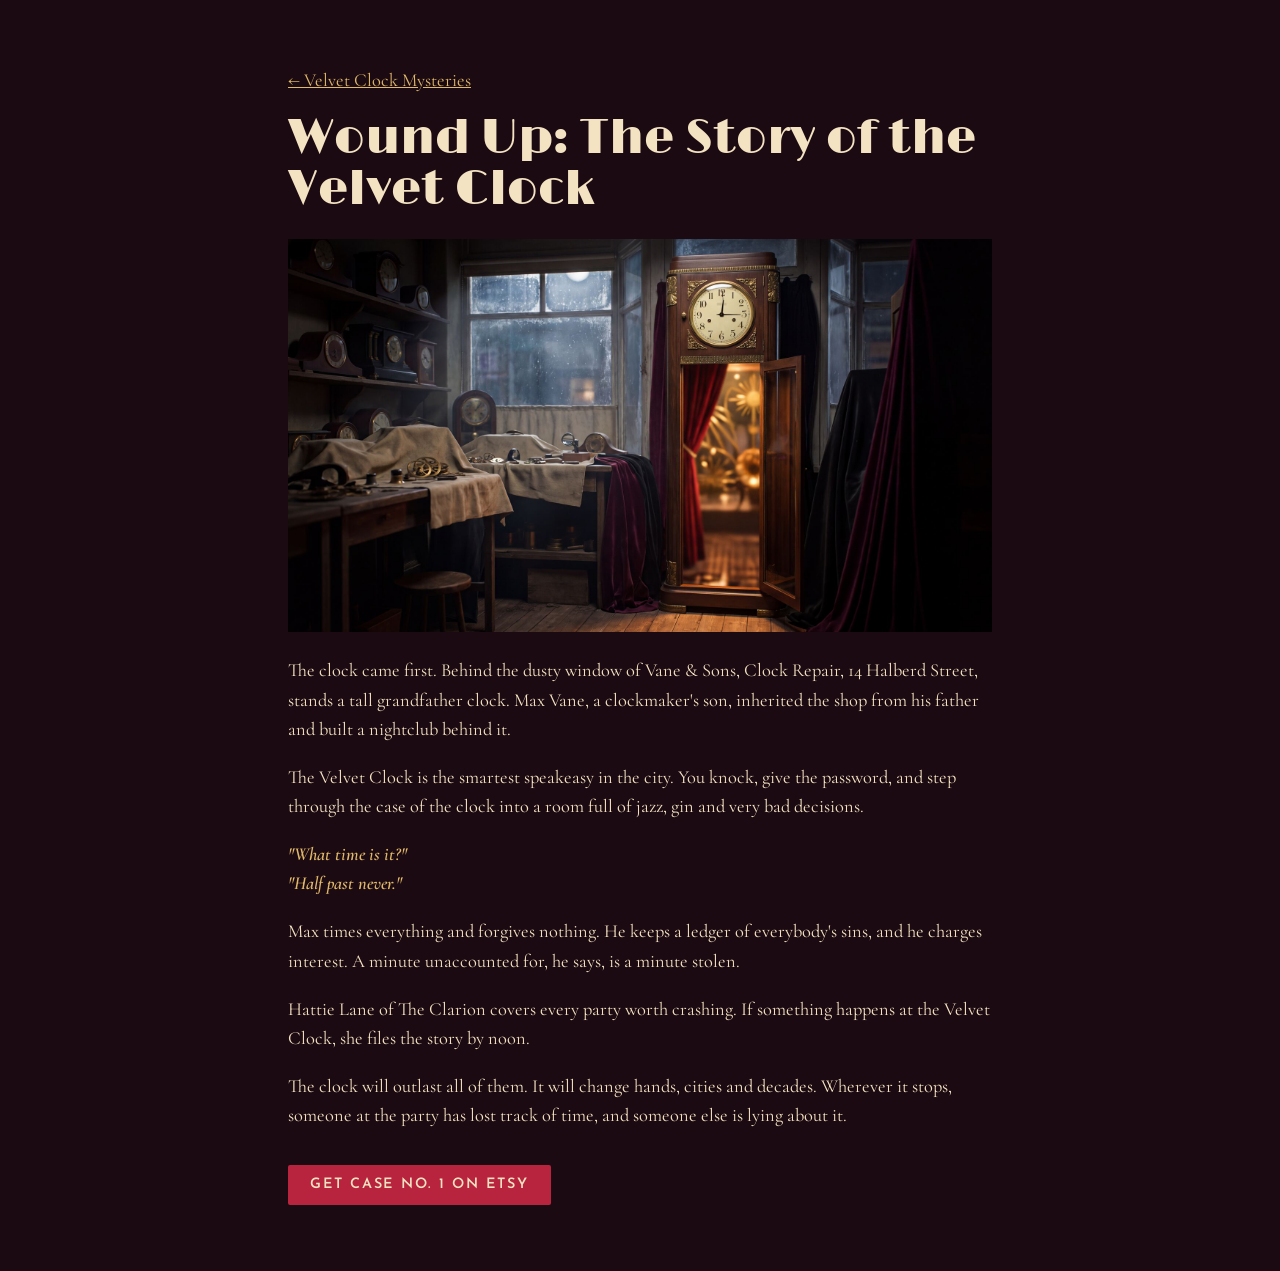
==== lore.html @ a836c870 "feat: lore page, coming-soon cases, intro video Co-Authored-By: Claude Opus 5.5 <noreply@anthropic.c" ====
<!doctype html>
<html lang="en">
<head>
<meta charset="utf-8">
<meta name="viewport" content="width=device-width,initial-scale=1">
<title>Wound Up: The Story of the Velvet Clock · Velvet Clock Mysteries</title>
<meta name="description" content="The story of the Velvet Clock, the speakeasy behind a grandfather clock at Vane &amp; Sons, Clock Repair.">
<meta property="og:title" content="Wound Up: The Story of the Velvet Clock">
<meta property="og:image" content="https://velvetclockmysteries.com/img/clockdoor.jpg">
<meta property="og:url" content="https://velvetclockmysteries.com/lore.html">
<link rel="icon" href="img/mark.svg" type="image/svg+xml">
<link rel="apple-touch-icon" href="img/apple-touch-icon.png">
<link rel="preconnect" href="https://fonts.googleapis.com">
<link rel="preconnect" href="https://fonts.gstatic.com" crossorigin>
<link href="https://fonts.googleapis.com/css2?family=Limelight&family=Cormorant+Garamond:ital,wght@0,400;0,600;1,600&family=Josefin+Sans:wght@600&display=swap" rel="stylesheet">
<link rel="stylesheet" href="style.css">
</head>
<body>
<main class="wrap doc">
  <p><a href="./">← Velvet Clock Mysteries</a></p>
  <h1>Wound Up: The Story of the Velvet Clock</h1>
  <figure><img src="img/clockdoor.jpg" width="1920" height="1072" alt="A tall grandfather clock in a dusty clock-repair shop at night, its case door ajar and warm light spilling out from behind it"></figure>
  <p>The clock came first. Behind the dusty window of Vane &amp; Sons, Clock Repair, 14 Halberd Street, stands a tall grandfather clock. Max Vane, a clockmaker's son, inherited the shop from his father and built a nightclub behind it.</p>
  <p>The Velvet Clock is the smartest speakeasy in the city. You knock, give the password, and step through the case of the clock into a room full of jazz, gin and very bad decisions.</p>
  <p class="said">"What time is it?"<br>"Half past never."</p>
  <p>Max times everything and forgives nothing. He keeps a ledger of everybody's sins, and he charges interest. A minute unaccounted for, he says, is a minute stolen.</p>
  <p>Hattie Lane of The Clarion covers every party worth crashing. If something happens at the Velvet Clock, she files the story by noon.</p>
  <p>The clock will outlast all of them. It will change hands, cities and decades. Wherever it stops, someone at the party has lost track of time, and someone else is lying about it.</p>
  <p><a class="btn" href="https://www.etsy.com/listing/4600204679">Get Case No. 1 on Etsy</a></p>
</main>
</body>
</html>
---- style.css ----
:root{--velvet:#5a1a2e;--ink:#1c0a12;--cream:#f3e3c3;--brass:#e0b96a;--red:#b8243d}
*{box-sizing:border-box}
html{background:var(--ink)}
body{margin:0;color:var(--cream);background:var(--ink);font:400 1.15rem/1.6 "Cormorant Garamond",Georgia,serif}
a{color:var(--brass)}
a:focus-visible,.btn:focus-visible{outline:2px solid var(--brass);outline-offset:3px}
.hero{min-height:88vh;display:flex;align-items:center;background:linear-gradient(90deg,rgba(28,10,18,.92) 0%,rgba(28,10,18,.55) 55%,rgba(28,10,18,.1) 100%),url(img/curtain.jpg) center/cover}
.wrap{width:min(68rem,100% - 2rem);margin:0 auto}
.mark{width:84px;height:84px}
h1{font:400 clamp(2.4rem,7vw,4.6rem)/1.05 Limelight,serif;margin:.6rem 0 .4rem}
.tag{font-style:italic;font-weight:600;color:var(--brass);font-size:clamp(1.4rem,3.5vw,2.1rem);margin:0 0 1.4rem}
.lede{max-width:34rem}
.btn{display:inline-block;margin-top:1rem;padding:.8rem 1.4rem;background:var(--red);color:var(--cream);text-decoration:none;font:600 .9rem/1 "Josefin Sans",sans-serif;letter-spacing:.12em;text-transform:uppercase;border-radius:2px}
.btn:hover{background:#9c1d33}
section{padding:3.5rem 0}
h2{font:400 1.8rem/1.2 Limelight,serif;color:var(--brass)}
.grid{display:grid;gap:1.5rem;grid-template-columns:repeat(auto-fit,minmax(15rem,1fr))}
.grid div{border-top:1px solid var(--brass);padding-top:1rem}
.label{font:600 .8rem/1 "Josefin Sans",sans-serif;letter-spacing:.14em;text-transform:uppercase;color:var(--brass)}
footer{padding:2rem 0 3rem;border-top:1px solid rgba(224,185,106,.3);font-size:1rem}
.doc{max-width:44rem;padding:3rem 0}
.doc h1{font-size:clamp(2rem,6vw,3rem)}
.doc h2{font-size:1.3rem;margin-top:2rem}
.intro{padding-bottom:0}
.intro video{display:block;width:100%;height:auto;aspect-ratio:16/9;background:var(--ink);border:1px solid rgba(224,185,106,.3)}
h3{font:400 1.4rem/1.2 Limelight,serif;margin:.4rem 0}
.soon .case{border-top:1px solid var(--brass);padding-top:1rem}
.cases{list-style:none;padding:0;margin:1.5rem 0}
.cases li{display:flex;flex-wrap:wrap;align-items:center;gap:.4rem 1rem;padding:.7rem 0;border-bottom:1px solid rgba(224,185,106,.2)}
.cases .label{margin:0}
.redact{display:inline-block;width:min(14rem,60vw);height:1.1em;background:#000;box-shadow:inset 0 0 0 1px rgba(243,227,195,.08)}
.sr{position:absolute;width:1px;height:1px;overflow:hidden;clip:rect(0 0 0 0);white-space:nowrap}
.doc figure{margin:1.5rem 0}
.doc img{display:block;width:100%;height:auto}
.said{font-style:italic;font-weight:600;color:var(--brass)}
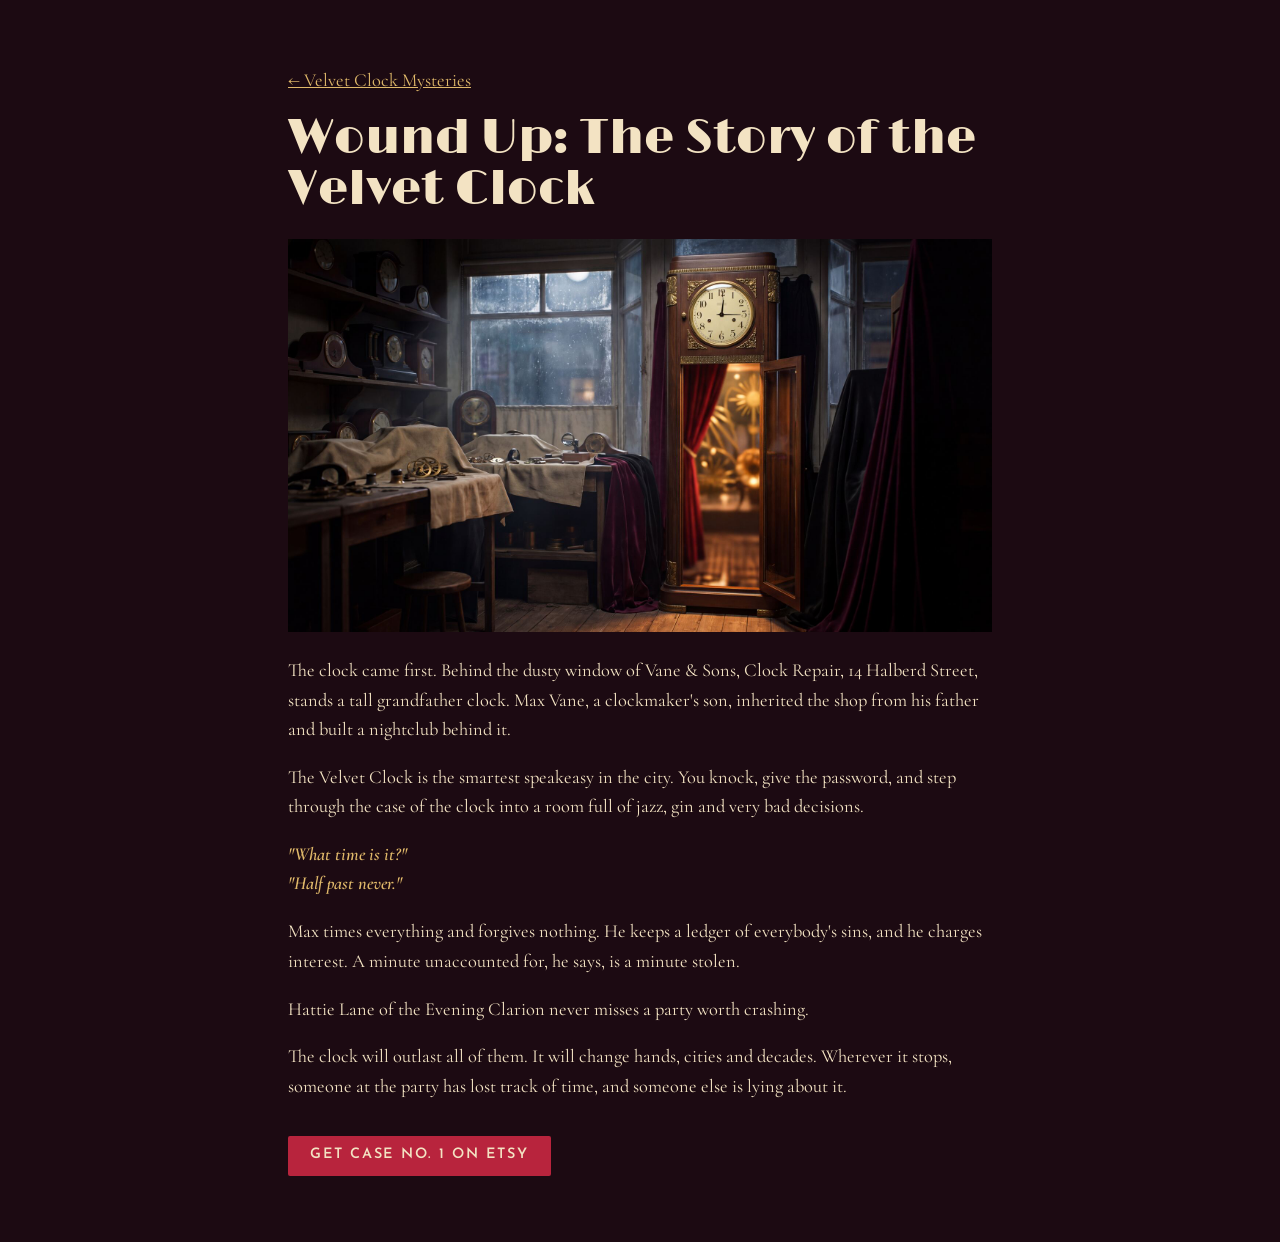
==== commit 4c6b57a2: "fix: review: alibi line, Hattie, captions, years Co-Authored-By: Claude Opus 5.5 <noreply@anthropic." ====
--- a/lore.html
+++ b/lore.html
@@ -24,7 +24,7 @@
   <p>The Velvet Clock is the smartest speakeasy in the city. You knock, give the password, and step through the case of the clock into a room full of jazz, gin and very bad decisions.</p>
   <p class="said">"What time is it?"<br>"Half past never."</p>
   <p>Max times everything and forgives nothing. He keeps a ledger of everybody's sins, and he charges interest. A minute unaccounted for, he says, is a minute stolen.</p>
-  <p>Hattie Lane of The Clarion covers every party worth crashing. If something happens at the Velvet Clock, she files the story by noon.</p>
+  <p>Hattie Lane of the Evening Clarion never misses a party worth crashing.</p>
   <p>The clock will outlast all of them. It will change hands, cities and decades. Wherever it stops, someone at the party has lost track of time, and someone else is lying about it.</p>
   <p><a class="btn" href="https://www.etsy.com/listing/4600204679">Get Case No. 1 on Etsy</a></p>
 </main>
--- a/style.css
+++ b/style.css
@@ -4,7 +4,7 @@
 body{margin:0;color:var(--cream);background:var(--ink);font:400 1.15rem/1.6 "Cormorant Garamond",Georgia,serif}
 a{color:var(--brass)}
 a:focus-visible,.btn:focus-visible{outline:2px solid var(--brass);outline-offset:3px}
-.hero{min-height:88vh;display:flex;align-items:center;background:linear-gradient(90deg,rgba(28,10,18,.92) 0%,rgba(28,10,18,.55) 55%,rgba(28,10,18,.1) 100%),url(img/curtain.jpg) center/cover}
+.hero{min-height:88vh;display:flex;align-items:center;background:linear-gradient(90deg,rgba(28,10,18,.92) 0%,rgba(28,10,18,.55) 55%,rgba(28,10,18,.1) 100%),url(img/curtain.jpg) 80% center/cover}
 .wrap{width:min(68rem,100% - 2rem);margin:0 auto}
 .mark{width:84px;height:84px}
 h1{font:400 clamp(2.4rem,7vw,4.6rem)/1.05 Limelight,serif;margin:.6rem 0 .4rem}
@@ -33,3 +33,4 @@
 .doc figure{margin:1.5rem 0}
 .doc img{display:block;width:100%;height:auto}
 .said{font-style:italic;font-weight:600;color:var(--brass)}
+@media (max-width:40rem){.hero{background-position:35% center}}
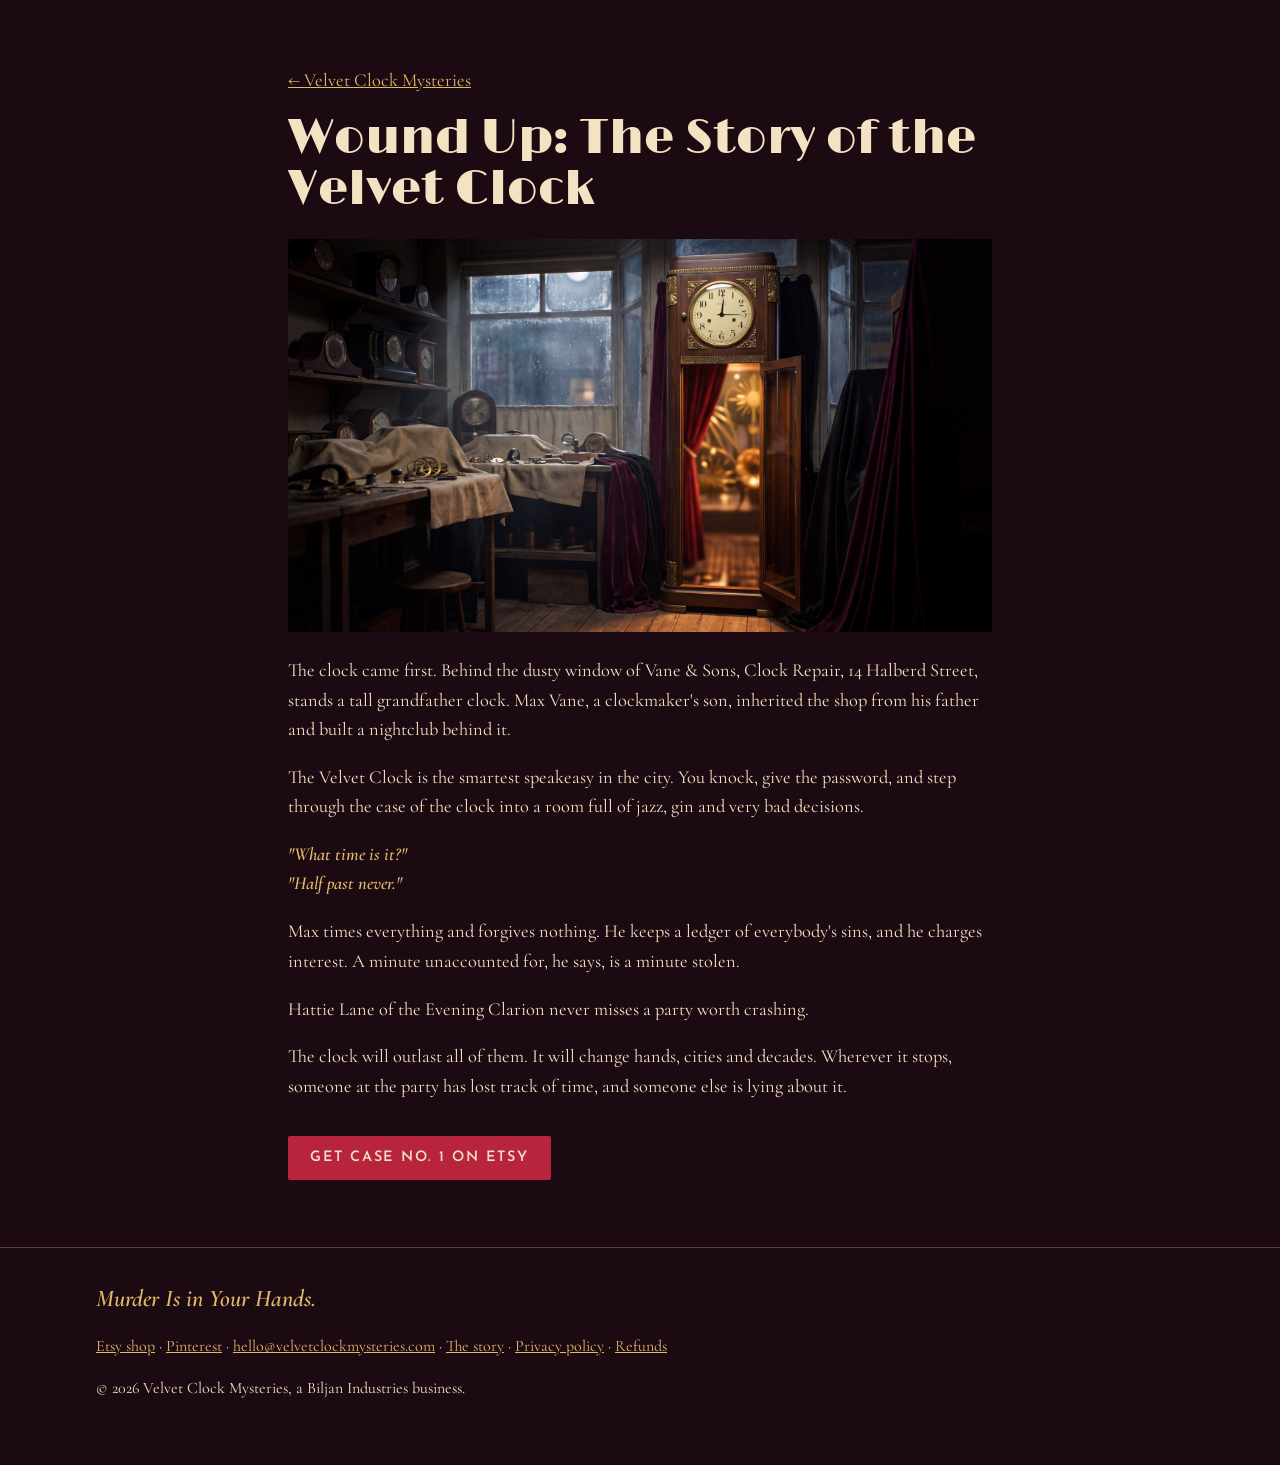
==== commit 7ab33efe: "feat: critique fixes: two-tier CTAs, price, kit photo, hosting, footer Co-Authored-By: Claude Opus 5" ====
--- a/lore.html
+++ b/lore.html
@@ -28,5 +28,12 @@
   <p>The clock will outlast all of them. It will change hands, cities and decades. Wherever it stops, someone at the party has lost track of time, and someone else is lying about it.</p>
   <p><a class="btn" href="https://www.etsy.com/listing/4600204679">Get Case No. 1 on Etsy</a></p>
 </main>
+<footer>
+  <div class="wrap">
+    <p class="said">Murder Is in Your Hands.</p>
+    <p class="links"><a href="https://www.etsy.com/shop/VelvetClockMysteries">Etsy shop</a> · <a href="https://www.pinterest.com/velvetclockmysteries">Pinterest</a> · <a href="mailto:hello@velvetclockmysteries.com">hello@velvetclockmysteries.com</a> · <a href="lore.html">The story</a> · <a href="privacy.html">Privacy policy</a> · <a href="refunds.html">Refunds</a></p>
+    <p>© 2026 Velvet Clock Mysteries, a Biljan Industries business.</p>
+  </div>
+</footer>
 </body>
 </html>
--- a/style.css
+++ b/style.css
@@ -10,27 +10,27 @@
 h1{font:400 clamp(2.4rem,7vw,4.6rem)/1.05 Limelight,serif;margin:.6rem 0 .4rem}
 .tag{font-style:italic;font-weight:600;color:var(--brass);font-size:clamp(1.4rem,3.5vw,2.1rem);margin:0 0 1.4rem}
 .lede{max-width:34rem}
-.btn{display:inline-block;margin-top:1rem;padding:.8rem 1.4rem;background:var(--red);color:var(--cream);text-decoration:none;font:600 .9rem/1 "Josefin Sans",sans-serif;letter-spacing:.12em;text-transform:uppercase;border-radius:2px}
+.btn{display:inline-block;margin-top:1rem;padding:.95rem 1.4rem;background:var(--red);color:var(--cream);text-decoration:none;font:600 .9rem/1 "Josefin Sans",sans-serif;letter-spacing:.12em;text-transform:uppercase;border-radius:2px}
 .btn:hover{background:#9c1d33}
+.btn--ghost{background:transparent;color:var(--brass);border:1px solid var(--brass)}
+.btn--ghost:hover{background:rgba(224,185,106,.12)}
+.fine{font-size:1rem;margin:.6rem 0 0;color:rgba(243,227,195,.8)}
+.kit{display:block;width:100%;max-width:44rem;height:auto;margin:1.5rem 0 2rem}
 section{padding:3.5rem 0}
 h2{font:400 1.8rem/1.2 Limelight,serif;color:var(--brass)}
-.grid{display:grid;gap:1.5rem;grid-template-columns:repeat(auto-fit,minmax(15rem,1fr))}
+.grid{display:grid;gap:1.5rem;grid-template-columns:repeat(4,1fr)}
 .grid div{border-top:1px solid var(--brass);padding-top:1rem}
 .label{font:600 .8rem/1 "Josefin Sans",sans-serif;letter-spacing:.14em;text-transform:uppercase;color:var(--brass)}
 footer{padding:2rem 0 3rem;border-top:1px solid rgba(224,185,106,.3);font-size:1rem}
 .doc{max-width:44rem;padding:3rem 0}
 .doc h1{font-size:clamp(2rem,6vw,3rem)}
 .doc h2{font-size:1.3rem;margin-top:2rem}
-.intro{padding-bottom:0}
-.intro video{display:block;width:100%;height:auto;aspect-ratio:16/9;background:var(--ink);border:1px solid rgba(224,185,106,.3)}
 h3{font:400 1.4rem/1.2 Limelight,serif;margin:.4rem 0}
 .soon .case{border-top:1px solid var(--brass);padding-top:1rem}
-.cases{list-style:none;padding:0;margin:1.5rem 0}
-.cases li{display:flex;flex-wrap:wrap;align-items:center;gap:.4rem 1rem;padding:.7rem 0;border-bottom:1px solid rgba(224,185,106,.2)}
-.cases .label{margin:0}
-.redact{display:inline-block;width:min(14rem,60vw);height:1.1em;background:#000;box-shadow:inset 0 0 0 1px rgba(243,227,195,.08)}
 .sr{position:absolute;width:1px;height:1px;overflow:hidden;clip:rect(0 0 0 0);white-space:nowrap}
 .doc figure{margin:1.5rem 0}
 .doc img{display:block;width:100%;height:auto}
 .said{font-style:italic;font-weight:600;color:var(--brass)}
-@media (max-width:40rem){.hero{background-position:35% center}}
+footer .said{font-size:1.5rem;margin:0 0 .5rem}
+@media (max-width:60rem){.grid{grid-template-columns:repeat(2,1fr)}}
+@media (max-width:40rem){.hero{background-position:35% center}.grid{grid-template-columns:1fr}.btn{display:block;text-align:center}footer .links{line-height:2}}
